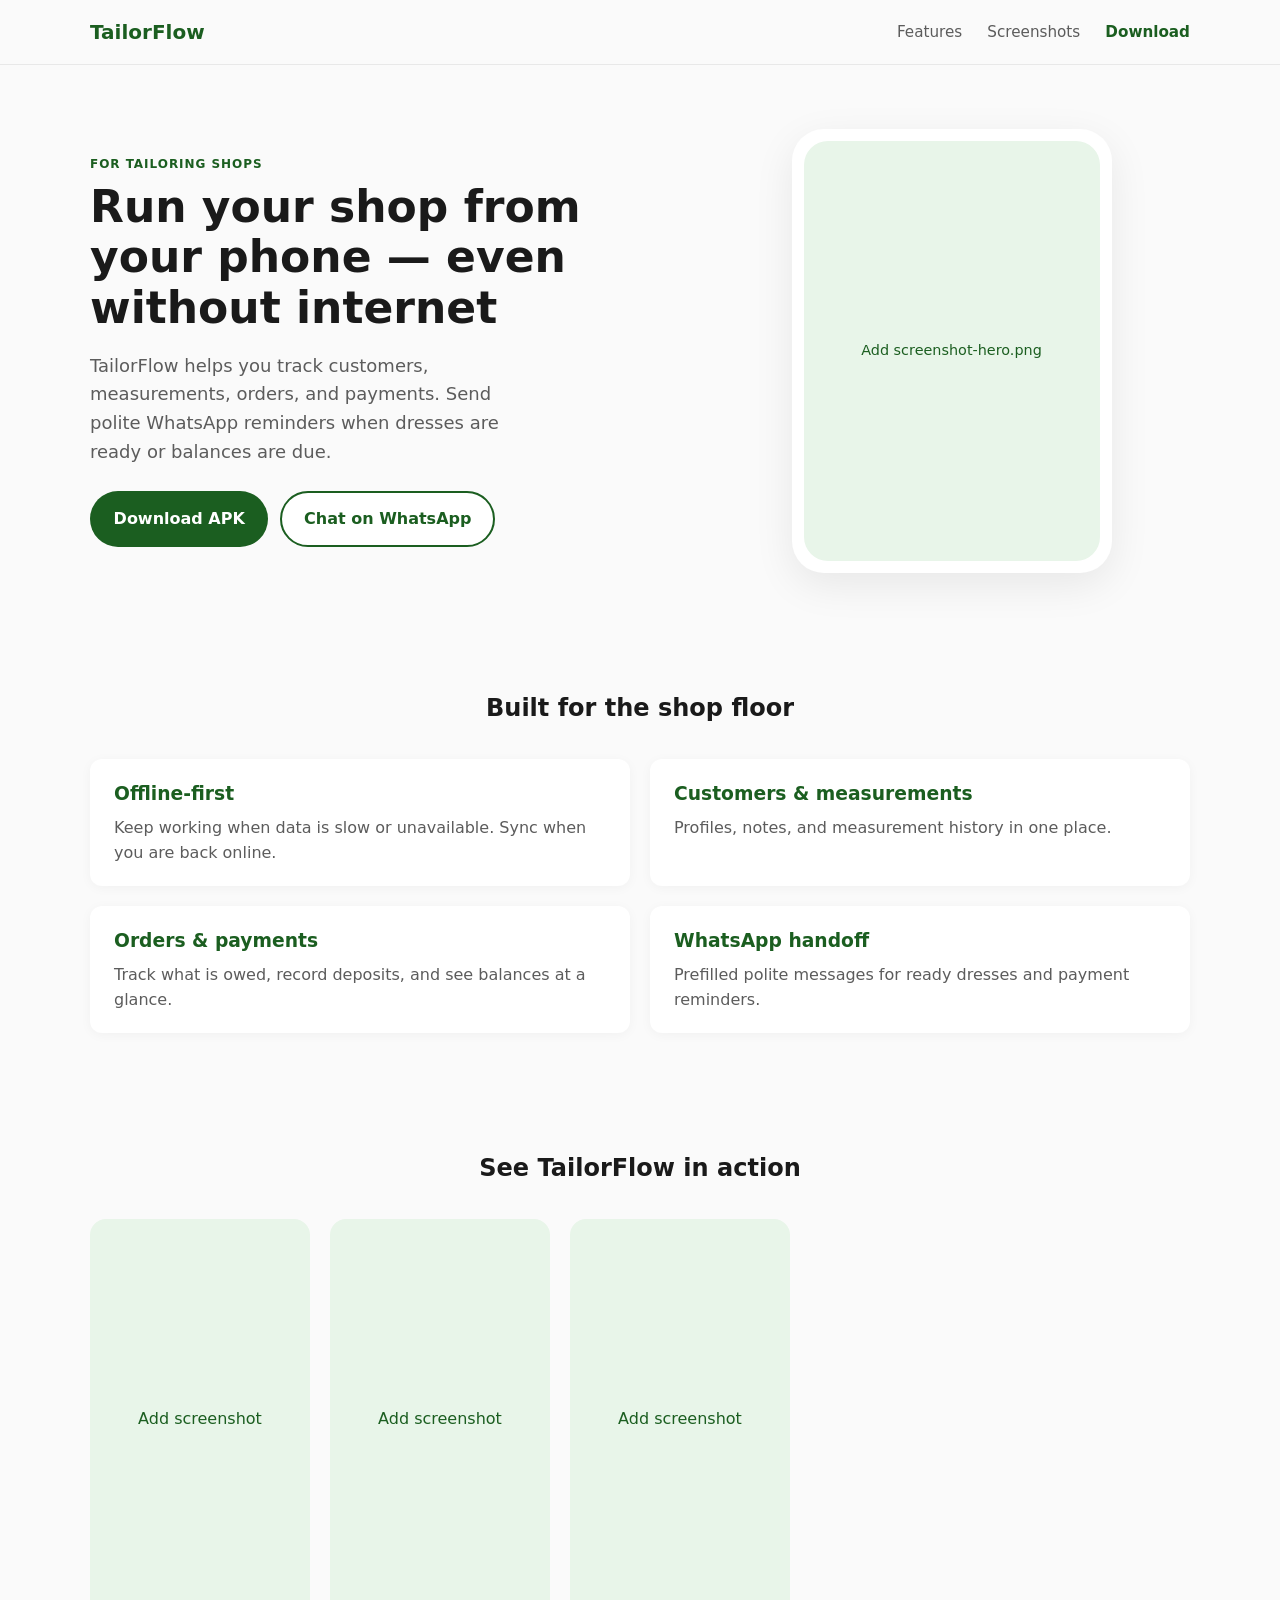
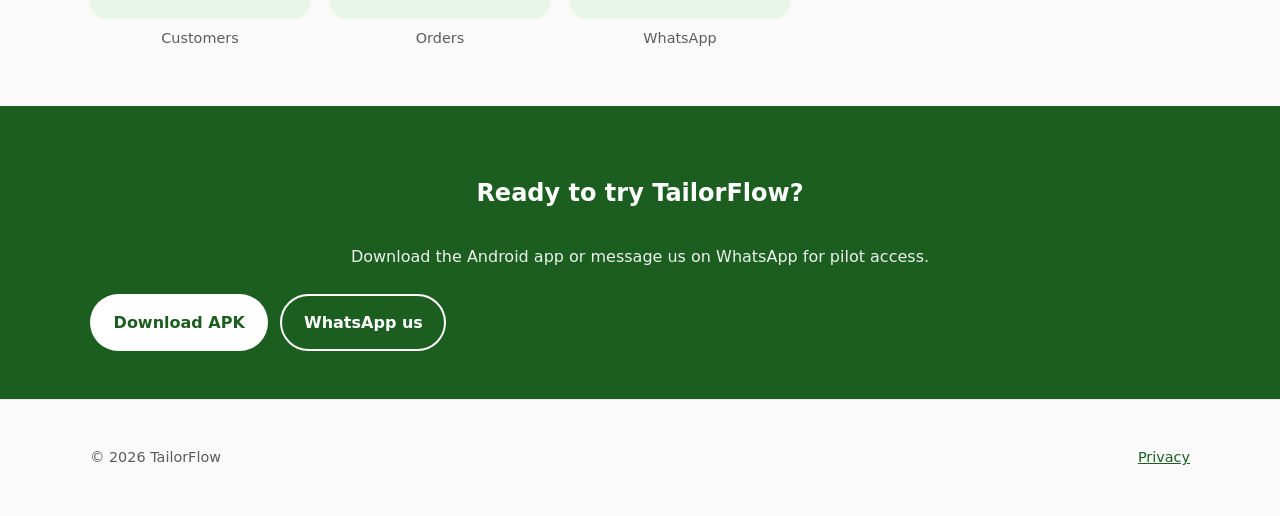
==== website/index.html @ 1b12ca9b "feat: websites" ====
<!doctype html>
<html lang="en">
  <head>
    <meta charset="UTF-8" />
    <meta name="viewport" content="width=device-width, initial-scale=1" />
    <title>TailorFlow — Tailoring shop app</title>
    <meta
      name="description"
      content="Offline-first mobile app for tailoring shops."
    />
    <meta name="robots" content="index, follow" />
    <link rel="canonical" href="https://tailorflow.kennyonifade.com/" />
    <meta property="og:type" content="website" />
    <meta property="og:title" content="TailorFlow" />
    <meta
      property="og:description"
      content="Offline-first app for customers, orders, payments, and WhatsApp reminders."
    />
    <meta property="og:url" content="https://tailorflow.kennyonifade.com/" />
    <meta property="og:site_name" content="TailorFlow" />
    <meta name="twitter:card" content="summary_large_image" />
    <meta name="twitter:title" content="TailorFlow" />
    <meta
      name="twitter:description"
      content="Offline-first tailoring business app for small shops."
    />
    <link rel="icon" type="image/png" href="assets/favicon.png" />
    <link rel="stylesheet" href="styles.css" />
    <script src="site-config.js"></script>
    <script src="apply-brand.js"></script>
    <script type="application/ld+json">
      {
        "@context": "https://schema.org",
        "@type": "SoftwareApplication",
        "name": "TailorFlow",
        "applicationCategory": "BusinessApplication",
        "operatingSystem": "Android",
        "offers": {
          "@type": "Offer",
          "price": "0",
          "priceCurrency": "USD"
        },
        "description": "Offline-first app for tailoring shops."
      }
    </script>
  </head>
  <body>
    <header class="site-header">
      <div class="container header-inner">
        <a class="logo" href="/" data-brand="appName">TailorFlow</a>
        <nav aria-label="Primary">
          <a href="#features">Features</a>
          <a href="#screenshots">Screenshots</a>
          <a class="nav-cta" href="#download">Download</a>
        </nav>
      </div>
    </header>

    <main>
      <section class="hero">
        <div class="container hero-grid">
          <div class="hero-copy">
            <p class="eyebrow">For tailoring shops</p>
            <h1>Run your shop from your phone — even without internet</h1>
            <p class="lead" data-brand-template="heroLead">
              TailorFlow helps you track customers, measurements, orders, and
              payments.
            </p>
            <div class="hero-actions" id="download">
              <a class="btn btn-primary" href="#" id="apk-link" rel="noopener">
                Download APK
              </a>
              <a
                class="btn btn-secondary"
                href="#"
                id="whatsapp-link"
                target="_blank"
                rel="noopener noreferrer"
              >
                Chat on WhatsApp
              </a>
            </div>
          </div>
          <div class="hero-visual" aria-hidden="true">
            <div class="phone-frame">
              <img
                src="assets/screenshot-hero.png"
                alt="App on a phone"
                data-brand-alt="app"
                data-brand-alt-template="{appName} app on a phone"
                width="320"
                height="640"
                onerror="
                  this.style.display = 'none';
                  this.nextElementSibling.hidden = false;
                "
              />
              <div class="screenshot-placeholder" hidden>
                Add screenshot-hero.png
              </div>
            </div>
          </div>
        </div>
      </section>

      <section class="features" id="features">
        <div class="container">
          <h2>Built for the shop floor</h2>
          <ul class="feature-grid">
            <li>
              <h3>Offline-first</h3>
              <p>
                Keep working when data is slow or unavailable. Sync when you are
                back online.
              </p>
            </li>
            <li>
              <h3>Customers &amp; measurements</h3>
              <p>Profiles, notes, and measurement history in one place.</p>
            </li>
            <li>
              <h3>Orders &amp; payments</h3>
              <p>
                Track what is owed, record deposits, and see balances at a
                glance.
              </p>
            </li>
            <li>
              <h3>WhatsApp handoff</h3>
              <p>
                Prefilled polite messages for ready dresses and payment
                reminders.
              </p>
            </li>
          </ul>
        </div>
      </section>

      <section class="screenshots" id="screenshots">
        <div class="container">
          <h2 data-brand-template="screenshotsHeading">
            See TailorFlow in action
          </h2>
          <div class="screenshot-row">
            <figure>
              <img
                src="assets/screenshot-1.png"
                alt="Customer list"
                data-brand-alt-template="Customer list in {appName}"
                width="280"
                height="560"
                loading="lazy"
                onerror="this.parentElement.classList.add('is-placeholder')"
              />
              <figcaption>Customers</figcaption>
            </figure>
            <figure>
              <img
                src="assets/screenshot-2.png"
                alt="Order details"
                data-brand-alt-template="Order details in {appName}"
                width="280"
                height="560"
                loading="lazy"
                onerror="this.parentElement.classList.add('is-placeholder')"
              />
              <figcaption>Orders</figcaption>
            </figure>
            <figure>
              <img
                src="assets/screenshot-3.png"
                alt="WhatsApp reminder"
                data-brand-alt-template="WhatsApp reminder in {appName}"
                width="280"
                height="560"
                loading="lazy"
                onerror="this.parentElement.classList.add('is-placeholder')"
              />
              <figcaption>WhatsApp</figcaption>
            </figure>
          </div>
        </div>
      </section>

      <section class="cta-band">
        <div class="container cta-inner">
          <h2 data-brand-template="ctaHeading">Ready to try TailorFlow?</h2>
          <p>
            Download the Android app or message us on WhatsApp for pilot access.
          </p>
          <div class="hero-actions">
            <a class="btn btn-primary" href="#" data-apk-link>Download APK</a>
            <a
              class="btn btn-secondary"
              href="#"
              data-whatsapp-link
              target="_blank"
              rel="noopener noreferrer"
            >
              WhatsApp us
            </a>
          </div>
        </div>
      </section>
    </main>

    <footer class="site-footer">
      <div class="container footer-inner">
        <p>
          &copy; <span id="year"></span>
          <span data-brand="appName">TailorFlow</span>
        </p>
        <p><a href="privacy.html">Privacy</a></p>
      </div>
    </footer>

    <script>
      document.getElementById("year").textContent = new Date().getFullYear();
    </script>
  </body>
</html>
---- website/styles.css ----
:root {
  --green: #1b5e20;
  --green-light: #e8f5e9;
  --text: #1a1a1a;
  --muted: #5c5c5c;
  --bg: #fafafa;
  --white: #ffffff;
  --radius: 12px;
  --shadow: 0 12px 40px rgba(0, 0, 0, 0.08);
}

*,
*::before,
*::after {
  box-sizing: border-box;
}

body {
  margin: 0;
  font-family:
    system-ui,
    -apple-system,
    "Segoe UI",
    Roboto,
    sans-serif;
  color: var(--text);
  background: var(--bg);
  line-height: 1.6;
}

.container {
  width: min(1100px, 92vw);
  margin-inline: auto;
}

.site-header {
  position: sticky;
  top: 0;
  z-index: 10;
  background: rgba(250, 250, 250, 0.92);
  backdrop-filter: blur(8px);
  border-bottom: 1px solid #e8e8e8;
}

.header-inner {
  display: flex;
  align-items: center;
  justify-content: space-between;
  padding: 1rem 0;
}

.logo {
  font-weight: 700;
  font-size: 1.25rem;
  color: var(--green);
  text-decoration: none;
}

nav a {
  margin-left: 1.25rem;
  color: var(--muted);
  text-decoration: none;
  font-size: 0.95rem;
}

nav a:hover {
  color: var(--text);
}

.nav-cta {
  color: var(--green) !important;
  font-weight: 600;
}

.hero {
  padding: 4rem 0 3rem;
}

.hero-grid {
  display: grid;
  gap: 2.5rem;
  align-items: center;
}

@media (min-width: 900px) {
  .hero-grid {
    grid-template-columns: 1.1fr 0.9fr;
  }
}

.eyebrow {
  text-transform: uppercase;
  letter-spacing: 0.08em;
  font-size: 0.75rem;
  font-weight: 600;
  color: var(--green);
  margin: 0 0 0.5rem;
}

.hero h1 {
  font-size: clamp(2rem, 4vw, 2.75rem);
  line-height: 1.15;
  margin: 0 0 1rem;
}

.lead {
  font-size: 1.125rem;
  color: var(--muted);
  max-width: 36ch;
}

.hero-actions {
  display: flex;
  flex-wrap: wrap;
  gap: 0.75rem;
  margin-top: 1.5rem;
}

.btn {
  display: inline-flex;
  align-items: center;
  justify-content: center;
  padding: 0.85rem 1.35rem;
  border-radius: 999px;
  font-weight: 600;
  text-decoration: none;
  border: 2px solid transparent;
}

.btn-primary {
  background: var(--green);
  color: var(--white);
}

.btn-primary:hover {
  filter: brightness(1.05);
}

.btn-secondary {
  background: var(--white);
  color: var(--green);
  border-color: var(--green);
}

.fine-print {
  margin-top: 1rem;
  font-size: 0.8rem;
  color: var(--muted);
}

.phone-frame {
  background: var(--white);
  border-radius: 2rem;
  padding: 0.75rem;
  box-shadow: var(--shadow);
  max-width: 320px;
  margin-inline: auto;
}

.phone-frame img {
  display: block;
  width: 100%;
  height: auto;
  border-radius: 1.5rem;
}

.screenshot-placeholder {
  min-height: 420px;
  display: flex;
  align-items: center;
  justify-content: center;
  background: var(--green-light);
  color: var(--green);
  border-radius: 1.5rem;
  font-size: 0.9rem;
  text-align: center;
  padding: 1rem;
}

.features,
.screenshots {
  padding: 3rem 0;
}

.features h2,
.screenshots h2,
.cta-band h2 {
  text-align: center;
  margin-bottom: 2rem;
}

.feature-grid {
  list-style: none;
  padding: 0;
  margin: 0;
  display: grid;
  gap: 1.25rem;
}

@media (min-width: 700px) {
  .feature-grid {
    grid-template-columns: repeat(2, 1fr);
  }
}

.feature-grid li {
  background: var(--white);
  padding: 1.25rem 1.5rem;
  border-radius: var(--radius);
  box-shadow: 0 2px 12px rgba(0, 0, 0, 0.04);
}

.feature-grid h3 {
  margin: 0 0 0.35rem;
  color: var(--green);
}

.feature-grid p {
  margin: 0;
  color: var(--muted);
}

.screenshot-row {
  display: flex;
  gap: 1.25rem;
  overflow-x: auto;
  padding-bottom: 0.5rem;
  scroll-snap-type: x mandatory;
}

.screenshot-row figure {
  flex: 0 0 auto;
  margin: 0;
  scroll-snap-align: start;
  text-align: center;
}

.screenshot-row img {
  width: 220px;
  height: auto;
  border-radius: 1rem;
  box-shadow: var(--shadow);
  background: var(--green-light);
}

.screenshot-row figure.is-placeholder img {
  display: none;
}

.screenshot-row figure.is-placeholder::before {
  content: "Add screenshot";
  display: block;
  width: 220px;
  min-height: 400px;
  line-height: 400px;
  background: var(--green-light);
  color: var(--green);
  border-radius: 1rem;
}

.screenshot-row figcaption {
  margin-top: 0.5rem;
  font-size: 0.9rem;
  color: var(--muted);
}

.cta-band {
  background: var(--green);
  color: var(--white);
  padding: 3rem 0;
  margin-bottom: 0;
}

.cta-inner {
  text-align: center;
}

.cta-band p {
  opacity: 0.92;
}

.cta-band .btn-primary {
  background: var(--white);
  color: var(--green);
}

.cta-band .btn-secondary {
  border-color: var(--white);
  color: var(--white);
  background: transparent;
}

.site-footer {
  padding: 2rem 0;
  border-top: 1px solid #e8e8e8;
}

.footer-inner {
  display: flex;
  flex-wrap: wrap;
  justify-content: space-between;
  gap: 0.5rem;
  font-size: 0.9rem;
  color: var(--muted);
}

.footer-inner a {
  color: var(--green);
}
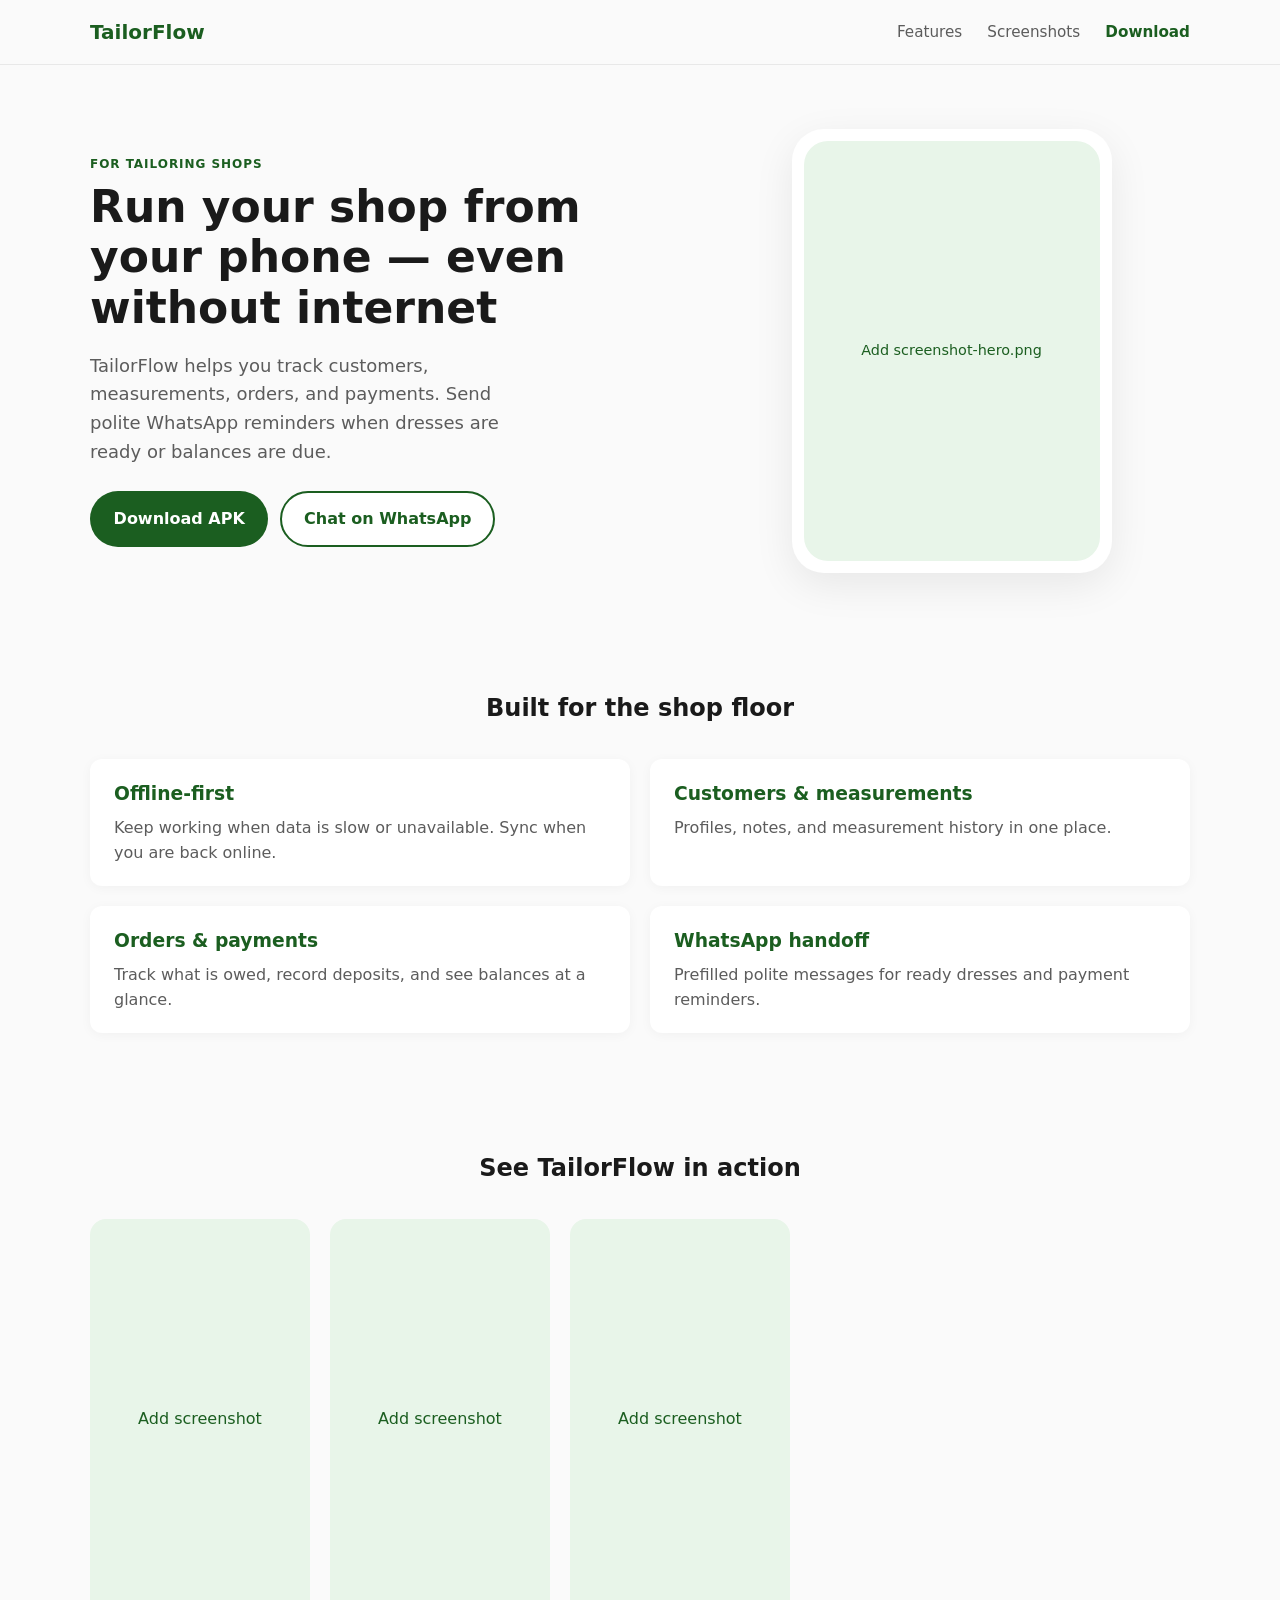
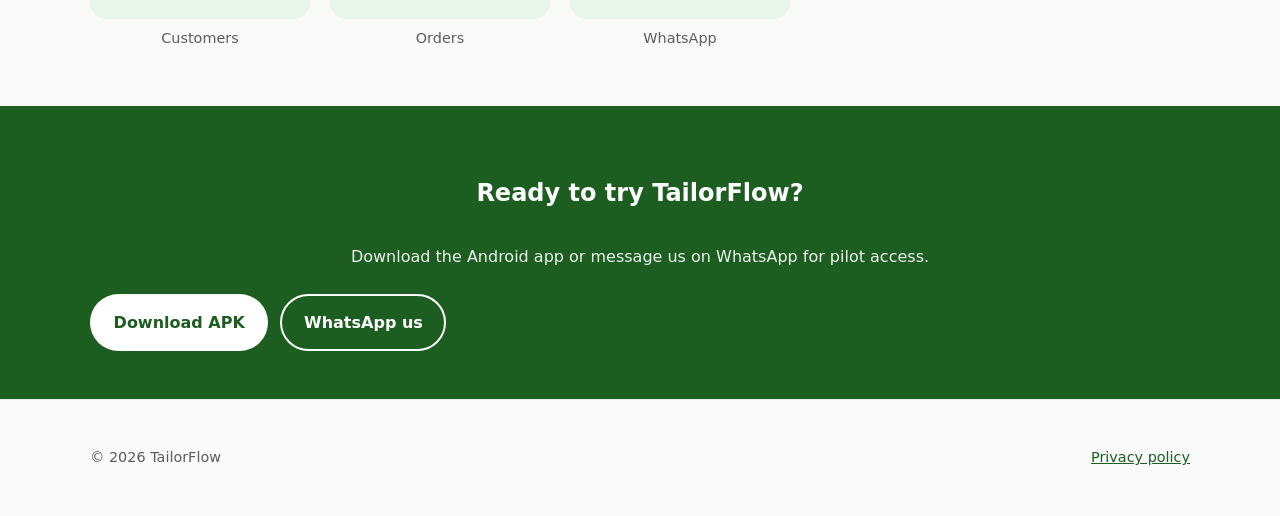
==== commit 322893cf: "feat: privacy" ====
--- a/website/index.html
+++ b/website/index.html
@@ -210,7 +210,7 @@
           &copy; <span id="year"></span>
           <span data-brand="appName">TailorFlow</span>
         </p>
-        <p><a href="privacy.html">Privacy</a></p>
+        <p><a href="privacy.html">Privacy policy</a></p>
       </div>
     </footer>
 
--- a/website/styles.css
+++ b/website/styles.css
@@ -307,3 +307,45 @@
 .footer-inner a {
   color: var(--green);
 }
+
+/* Privacy policy */
+.policy-page {
+  padding: 2.5rem 0 3rem;
+  max-width: 720px;
+}
+
+.policy-page h1 {
+  margin: 0 0 0.5rem;
+}
+
+.policy-meta {
+  color: var(--muted);
+  font-size: 0.95rem;
+  margin-bottom: 1.5rem;
+}
+
+.policy-note {
+  background: var(--green-light);
+  border-left: 4px solid var(--green);
+  padding: 1rem 1.25rem;
+  border-radius: 0 var(--radius) var(--radius) 0;
+  margin-bottom: 2rem;
+}
+
+.policy-page h2 {
+  margin: 2rem 0 0.75rem;
+  font-size: 1.15rem;
+  color: var(--green);
+}
+
+.policy-page ul {
+  padding-left: 1.25rem;
+}
+
+.policy-page li {
+  margin-bottom: 0.35rem;
+}
+
+.policy-page a {
+  color: var(--green);
+}
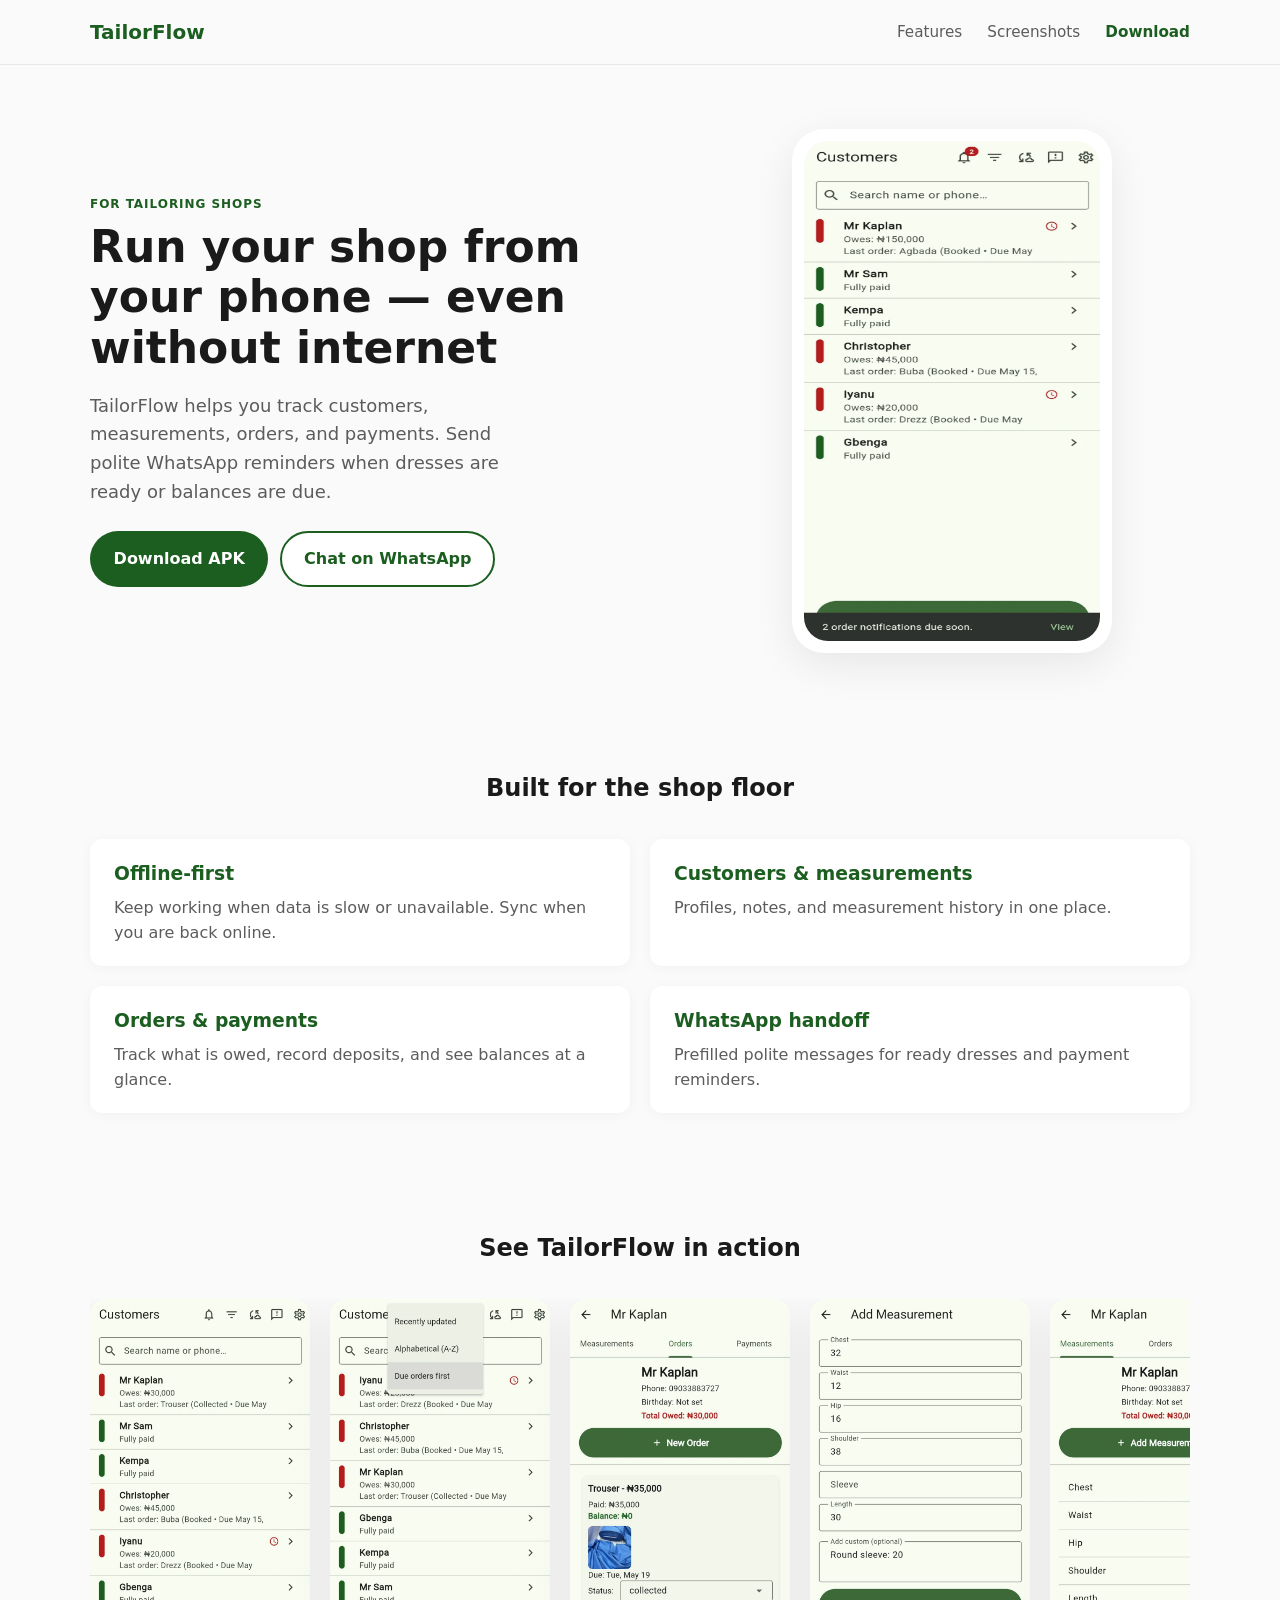
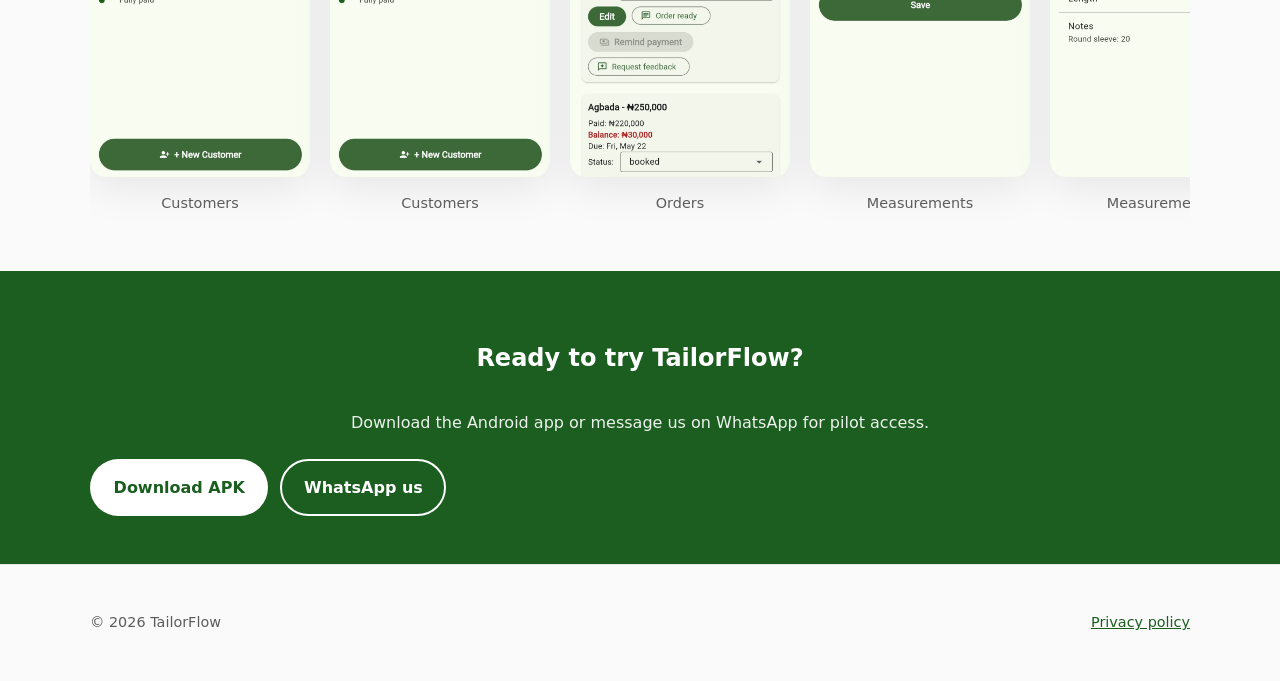
==== commit 4ca69ea6: "feat: update app and website" ====
--- a/website/index.html
+++ b/website/index.html
@@ -84,7 +84,7 @@
           <div class="hero-visual" aria-hidden="true">
             <div class="phone-frame">
               <img
-                src="assets/screenshot-hero.png"
+                src="assets/hero.webp"
                 alt="App on a phone"
                 data-brand-alt="app"
                 data-brand-alt-template="{appName} app on a phone"
@@ -95,9 +95,6 @@
                   this.nextElementSibling.hidden = false;
                 "
               />
-              <div class="screenshot-placeholder" hidden>
-                Add screenshot-hero.png
-              </div>
             </div>
           </div>
         </div>
@@ -144,7 +141,7 @@
           <div class="screenshot-row">
             <figure>
               <img
-                src="assets/screenshot-1.png"
+                src="assets/screenshot-hero.png"
                 alt="Customer list"
                 data-brand-alt-template="Customer list in {appName}"
                 width="280"
@@ -156,7 +153,19 @@
             </figure>
             <figure>
               <img
-                src="assets/screenshot-2.png"
+                src="assets/customers2.webp"
+                alt="Customer list"
+                data-brand-alt-template="Customer list in {appName}"
+                width="280"
+                height="560"
+                loading="lazy"
+                onerror="this.parentElement.classList.add('is-placeholder')"
+              />
+              <figcaption>Customers</figcaption>
+            </figure>
+            <figure>
+              <img
+                src="assets/orders.webp"
                 alt="Order details"
                 data-brand-alt-template="Order details in {appName}"
                 width="280"
@@ -168,15 +177,39 @@
             </figure>
             <figure>
               <img
-                src="assets/screenshot-3.png"
-                alt="WhatsApp reminder"
-                data-brand-alt-template="WhatsApp reminder in {appName}"
-                width="280"
-                height="560"
-                loading="lazy"
-                onerror="this.parentElement.classList.add('is-placeholder')"
-              />
-              <figcaption>WhatsApp</figcaption>
+                src="assets/measure.webp"
+                alt="Measurements"
+                data-brand-alt-template="Measurements in {appName}"
+                width="280"
+                height="560"
+                loading="lazy"
+                onerror="this.parentElement.classList.add('is-placeholder')"
+              />
+              <figcaption>Measurements</figcaption>
+            </figure>
+            <figure>
+              <img
+                src="assets/measure2.webp"
+                alt="Measurements"
+                data-brand-alt-template="Measurements in {appName}"
+                width="280"
+                height="560"
+                loading="lazy"
+                onerror="this.parentElement.classList.add('is-placeholder')"
+              />
+              <figcaption>Measurements</figcaption>
+            </figure>
+            <figure>
+              <img
+                src="assets/payment.webp"
+                alt="Payments"
+                data-brand-alt-template="Payments in {appName}"
+                width="280"
+                height="560"
+                loading="lazy"
+                onerror="this.parentElement.classList.add('is-placeholder')"
+              />
+              <figcaption>Payments</figcaption>
             </figure>
           </div>
         </div>
--- a/website/styles.css
+++ b/website/styles.css
@@ -160,7 +160,7 @@
 .phone-frame img {
   display: block;
   width: 100%;
-  height: auto;
+  height: 500px;
   border-radius: 1.5rem;
 }
 
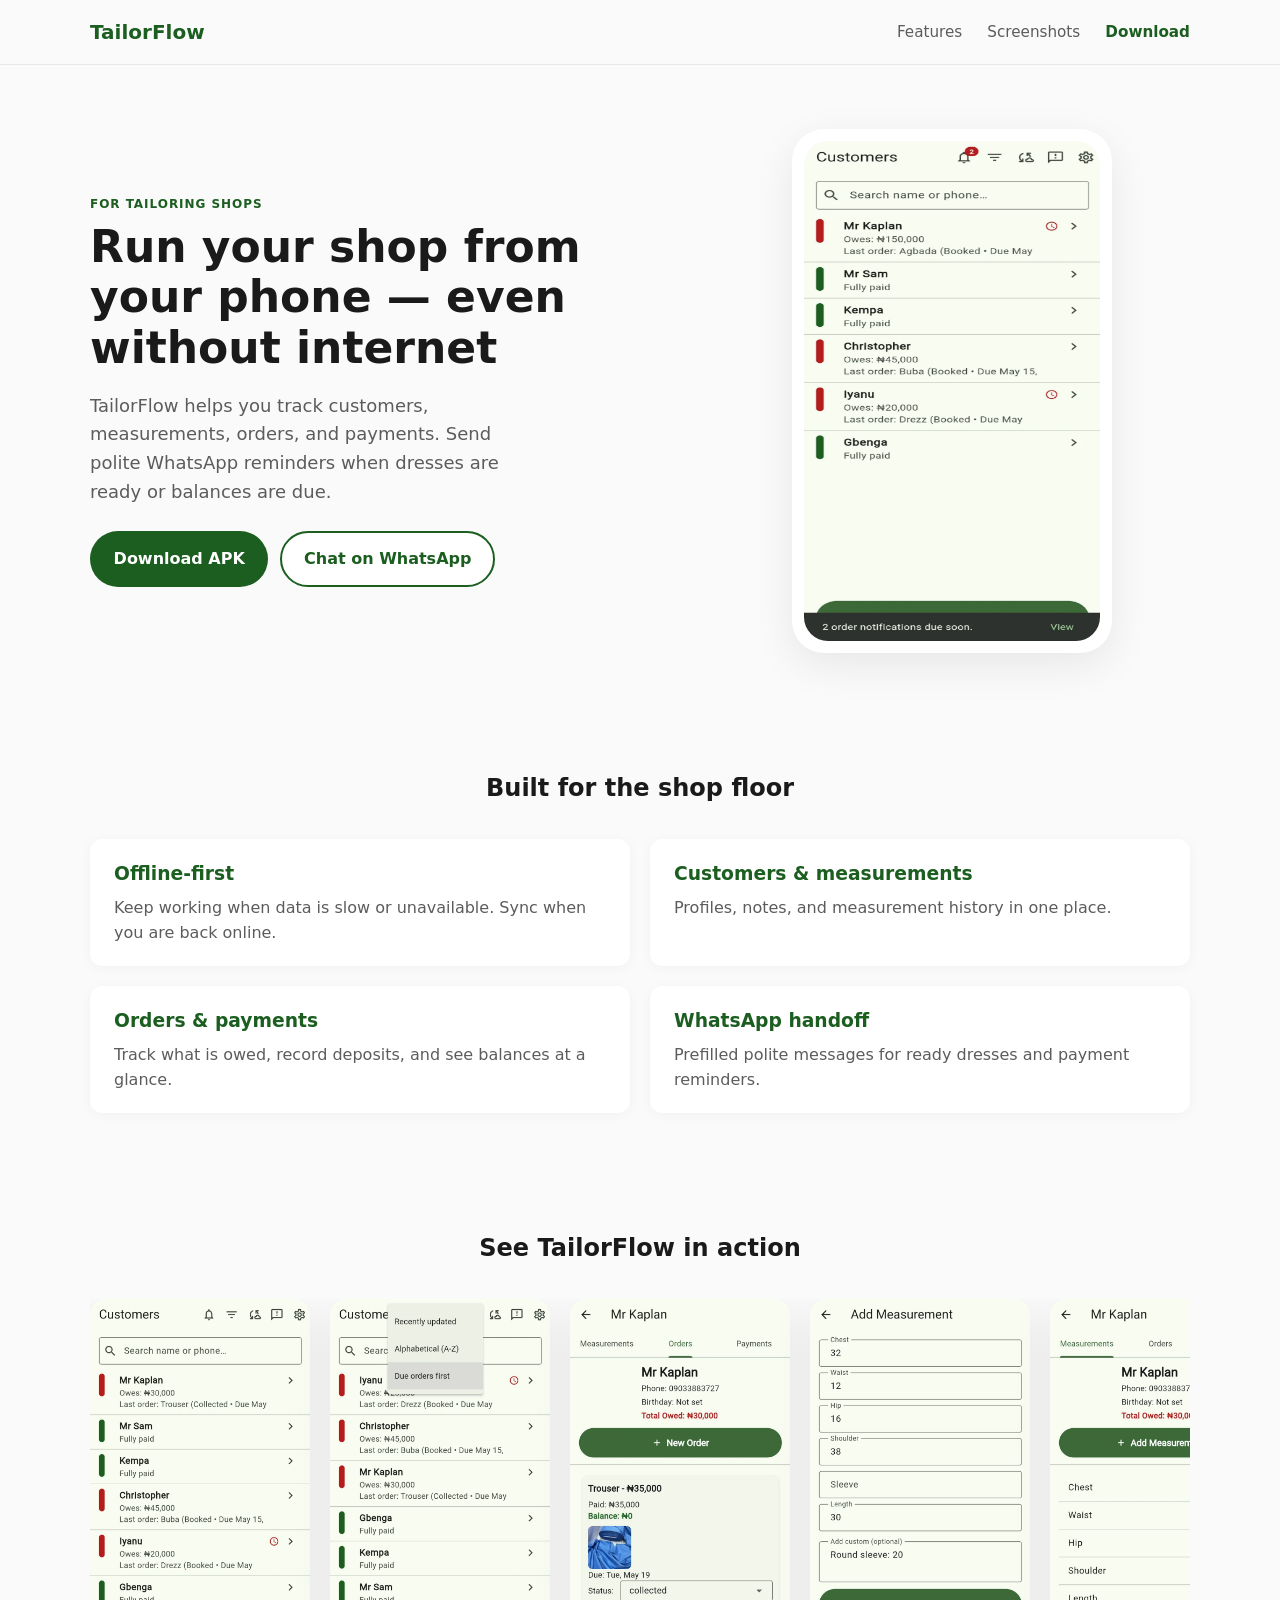
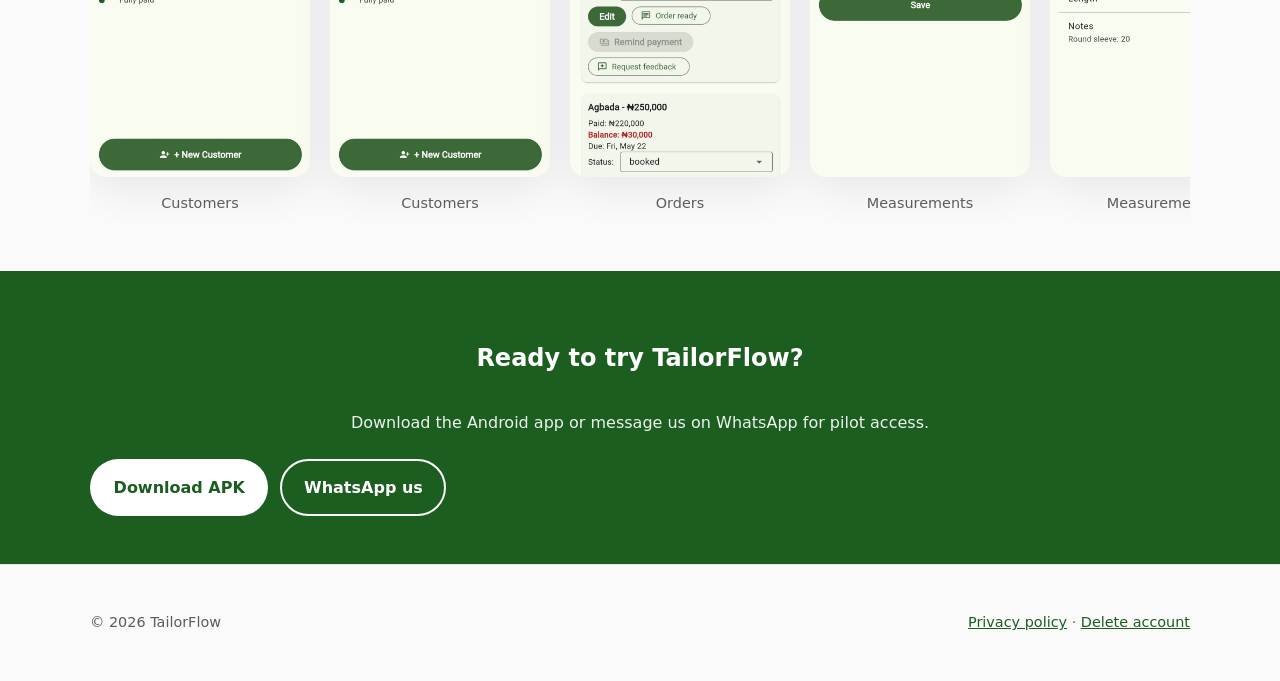
==== commit c1a28745: "update account deletion" ====
--- a/website/index.html
+++ b/website/index.html
@@ -243,12 +243,17 @@
           &copy; <span id="year"></span>
           <span data-brand="appName">TailorFlow</span>
         </p>
-        <p><a href="privacy.html">Privacy policy</a></p>
+        <p>
+          <a href="privacy.html">Privacy policy</a>
+          ·
+          <a href="delete-account.html">Delete account</a>
+        </p>
       </div>
     </footer>
 
     <script>
       document.getElementById("year").textContent = new Date().getFullYear();
     </script>
+    <script defer src="https://cdn.vercel-insights.com/v1/script.js"></script>
   </body>
 </html>
